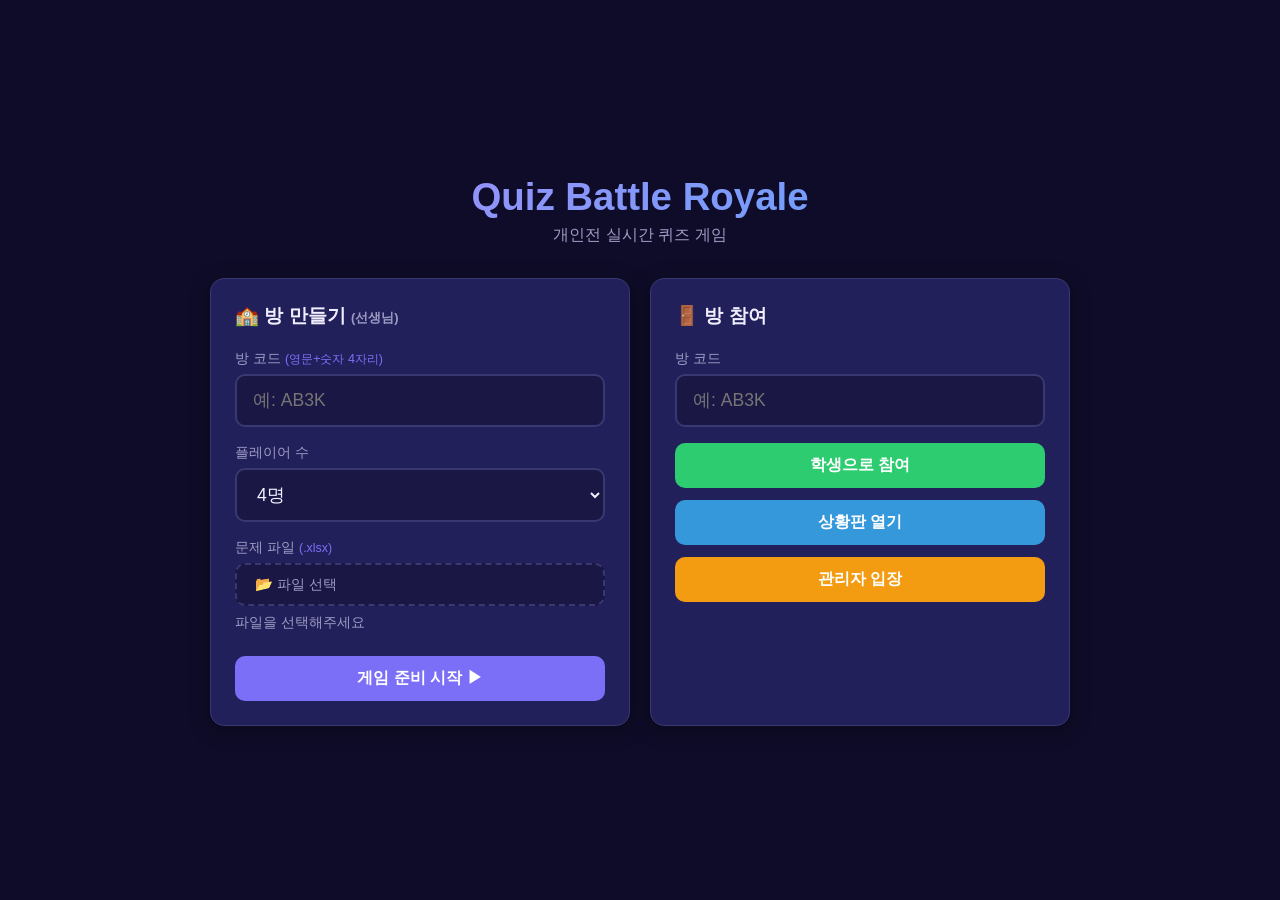
==== index.html @ 7ed462af "feat: Quiz Battle Royale 초기 배포 객관식·단답형·선잇기·복수정답·순서 유형 지원 Firebase 실시간 동기화, 상황판 팝업 자동 실행  Co-Authored" ====
<!DOCTYPE html>
<html lang="ko">
<head>
  <meta charset="UTF-8">
  <meta name="viewport" content="width=device-width, initial-scale=1.0, user-scalable=no">
  <title>Quiz Battle Royale</title>
  <!-- SheetJS: .xlsx 파싱 라이브러리 (CDN) -->
  <script src="https://cdn.sheetjs.com/xlsx-0.20.3/package/dist/xlsx.full.min.js"></script>
  <link rel="stylesheet" href="css/style.css">
</head>
<body>
<div id="app">

  <!-- ===== 세팅 뷰 ===== -->
  <div id="view-setting" class="view active">
    <div class="setting-wrap">
      <div class="logo-area">
        <h1 class="logo-text">Quiz Battle Royale</h1>
        <p class="logo-sub">개인전 실시간 퀴즈 게임</p>
      </div>

      <div class="setting-cards">

        <!-- 방 만들기 (관리자) -->
        <div class="card card-create">
          <h2>🏫 방 만들기 <small>(선생님)</small></h2>

          <div class="form-row">
            <label>방 코드 <span class="hint">(영문+숫자 4자리)</span></label>
            <input id="room-code-input" class="input-big" type="text" maxlength="4"
              placeholder="예: AB3K" autocomplete="off" style="text-transform:uppercase">
          </div>

          <div class="form-row">
            <label>플레이어 수</label>
            <select id="player-count-select" class="select-big">
              <option value="4" selected>4명</option>
              <option value="5">5명</option>
              <option value="6">6명</option>
            </select>
          </div>

          <div class="form-row">
            <label>문제 파일 <span class="hint">(.xlsx)</span></label>
            <label class="file-upload-label" for="xlsx-file-input">
              📂 파일 선택
              <input id="xlsx-file-input" type="file" accept=".xlsx" style="display:none">
            </label>
            <p id="xlsx-status" class="xlsx-status">파일을 선택해주세요</p>
          </div>

          <button id="btn-create-room" class="btn btn-primary">게임 준비 시작 ▶</button>
        </div>

        <!-- 방 참여 -->
        <div class="card card-join">
          <h2>🚪 방 참여</h2>

          <div class="form-row">
            <label>방 코드</label>
            <input id="join-code-input" class="input-big" type="text" maxlength="4"
              placeholder="예: AB3K" autocomplete="off" style="text-transform:uppercase">
          </div>

          <div class="join-buttons">
            <button id="btn-join-student" class="btn btn-green">학생으로 참여</button>
            <button id="btn-join-board"   class="btn btn-blue">상황판 열기</button>
            <button id="btn-join-admin"   class="btn btn-orange">관리자 입장</button>
          </div>
        </div>
      </div>

      <p id="setting-message" class="setting-message hidden"></p>
    </div>
  </div>

  <!-- ===== 상황판 뷰 ===== -->
  <div id="view-board" class="view">

    <!-- 상단 50%: 문제 영역 -->
    <div id="board-top" class="board-top">
      <div id="board-phase-label" class="board-phase-label">대기 중</div>
      <div id="board-q-info" class="board-q-info"></div>
      <div id="board-q-text" class="board-q-text"></div>
      <div id="board-q-choices" class="board-q-choices"></div>
      <img id="board-q-img" class="board-q-img hidden" src="" alt="">
      <div id="board-countdown" class="board-countdown hidden"></div>
    </div>

    <!-- 하단 50%: 플레이어 패널 -->
    <div id="board-bottom" class="board-bottom">
      <div id="board-players" class="board-players"></div>
    </div>

    <button id="board-mute-btn" class="mute-btn">🔊</button>
    <div id="board-room-code" class="room-code-display"></div>
  </div>

  <!-- ===== 클라이언트 뷰 ===== -->
  <div id="view-client" class="view">

    <!-- 단계 1: 플레이어 선택 -->
    <div id="cs-player-select" class="client-section active">
      <div class="cs-header">
        <h2>내 번호를 선택하세요</h2>
        <p id="cs-room-label" class="room-code-small"></p>
      </div>
      <div id="cs-player-buttons" class="cs-player-buttons"></div>
    </div>

    <!-- 단계 2: 대기 -->
    <div id="cs-waiting" class="client-section">
      <div class="wait-wrap">
        <div class="wait-icon">⏳</div>
        <p id="cs-wait-msg" class="wait-msg">게임 시작 대기 중...</p>
        <p class="wait-sub">선생님이 시작하면 자동으로 넘어갑니다</p>
      </div>
    </div>

    <!-- 단계 3: 카운트다운 -->
    <div id="cs-countdown" class="client-section">
      <div class="countdown-wrap">
        <p class="countdown-label">문제 시작!</p>
        <div id="cs-countdown-num" class="countdown-num">5</div>
      </div>
    </div>

    <!-- 단계 4: 퀴즈 입력 -->
    <div id="cs-quiz" class="client-section">
      <div class="quiz-top-bar">
        <span id="cq-player-badge" class="player-badge"></span>
        <span id="cq-timer" class="cq-timer">0.0초</span>
      </div>

      <div id="cq-q-type-badge" class="q-type-badge"></div>
      <div id="cq-q-text" class="cq-q-text"></div>
      <img id="cq-q-img" class="cq-q-img hidden" src="" alt="">

      <div id="cq-answer-area" class="cq-answer-area">

        <!-- 객관식: 번호 타이핑 -->
        <div id="cq-mc" class="cq-mc hidden">
          <div id="cq-mc-choices" class="cq-mc-choices"></div>
          <div class="cq-mc-input-row">
            <input id="cq-mc-input" class="cq-number-input" type="number"
              placeholder="번호 입력" autocomplete="off" min="10" max="99">
            <button id="btn-mc-submit" class="btn btn-primary btn-large">제출</button>
          </div>
        </div>

        <!-- 단답형 -->
        <div id="cq-sa" class="cq-sa hidden">
          <input id="cq-sa-input" class="cq-sa-input" type="text"
            placeholder="정답을 입력하세요" autocomplete="off" autocorrect="off">
          <button id="btn-sa-submit" class="btn btn-primary btn-large">제출</button>
        </div>

        <!-- 선 잇기 -->
        <div id="cq-match" class="cq-match hidden">
          <div id="cq-match-container" class="cq-match-container">
            <div id="cq-left-col"  class="match-col"></div>
            <canvas id="cq-match-canvas" class="match-canvas" style="touch-action:none;"></canvas>
            <div id="cq-right-col" class="match-col"></div>
          </div>
          <button id="btn-match-submit" class="btn btn-primary btn-large" disabled>
            모두 연결 후 제출
          </button>
        </div>

        <!-- 복수정답 -->
        <div id="cq-multi" class="cq-multi hidden">
          <p class="multi-hint">해당하는 것을 모두 선택하세요</p>
          <div id="cq-multi-choices" class="cq-multi-choices"></div>
          <button id="btn-multi-submit" class="btn btn-primary btn-large">제출</button>
        </div>

        <!-- 순서 -->
        <div id="cq-order" class="cq-order hidden">
          <p class="order-hint">순서대로 눌러주세요 (재클릭 시 해당 이후 선택 취소)</p>
          <div id="cq-order-choices" class="cq-order-choices"></div>
          <div id="cq-order-sequence" class="cq-order-sequence"></div>
          <button id="btn-order-submit" class="btn btn-primary btn-large">제출</button>
        </div>
      </div>

      <!-- 제출 후 결과 -->
      <div id="cq-result" class="cq-result hidden"></div>
    </div>

    <!-- 단계 5: 시상식 -->
    <div id="cs-ceremony" class="client-section">
      <div class="ceremony-wrap">
        <div class="ceremony-emoji">🎉</div>
        <p class="ceremony-msg">수고했어요!</p>
      </div>
    </div>

    <button id="client-mute-btn" class="mute-btn">🔊</button>
  </div>

  <!-- ===== 관리자 뷰 ===== -->
  <div id="view-admin" class="view">
    <div class="admin-wrap">

      <div class="admin-header">
        <h2 class="admin-title">관리자 패널</h2>
        <span id="admin-room-badge" class="room-code-badge"></span>
        <button id="admin-mute-btn" class="mute-btn small">🔊</button>
        <a href="?" class="btn btn-secondary btn-sm">↩ 처음으로</a>
      </div>

      <div id="admin-q-panel" class="admin-q-panel">
        <div id="admin-q-index" class="admin-q-index"></div>
        <div id="admin-q-preview" class="admin-q-preview">문제를 불러오는 중...</div>
      </div>

      <div class="admin-controls">
        <button id="btn-start-countdown" class="btn btn-primary btn-large">▶ 5초 카운트다운</button>
        <button id="btn-next-question"   class="btn btn-secondary btn-large">다음 문제 ▶▶</button>
        <button id="btn-skip-question"   class="btn btn-warning btn-large">건너뛰기 ⏭</button>
        <button id="btn-end-game"        class="btn btn-danger btn-large">게임 끝내기 🏁</button>
      </div>

      <div id="admin-player-status" class="admin-player-status"></div>
    </div>
  </div>

  <!-- 시상식 오버레이 (게임 종료 시) -->
  <div id="ceremony-overlay" class="ceremony-overlay hidden">
    <canvas id="fireworks-canvas" class="fireworks-canvas"></canvas>
    <div class="ceremony-content">
      <div class="trophy-icon">🏆</div>
      <h2 class="ceremony-title">게임 종료!</h2>
      <p class="ceremony-sub">모두 수고했어요!</p>
    </div>
  </div>

</div><!-- #app -->

<!-- Firebase SDK (ES Module) -->
<script type="importmap">
{
  "imports": {
    "firebase/app":      "https://www.gstatic.com/firebasejs/12.14.0/firebase-app.js",
    "firebase/database": "https://www.gstatic.com/firebasejs/12.14.0/firebase-database.js"
  }
}
</script>
<script type="module" src="js/app.js"></script>
</body>
</html>
---- css/style.css ----
/* =============================================
   style.css — Quiz Battle Royale
   ============================================= */

:root {
  --c-bg:       #0f0c29;
  --c-surface:  #1a1745;
  --c-card:     #22205a;
  --c-border:   #3a3870;
  --c-text:     #f0eeff;
  --c-sub:      #9d9bc4;
  --c-primary:  #7c6ff7;
  --c-green:    #2ecc71;
  --c-red:      #e74c3c;
  --c-orange:   #f39c12;
  --c-blue:     #3498db;
  --c-gold:     #f1c40f;
  --c-silver:   #bdc3c7;
  --c-bronze:   #e67e22;
  --radius:     14px;
  --shadow:     0 4px 20px rgba(0,0,0,0.4);
}

* { box-sizing: border-box; margin: 0; padding: 0; }

body {
  font-family: 'Segoe UI', 'Apple SD Gothic Neo', sans-serif;
  background: var(--c-bg);
  color: var(--c-text);
  min-height: 100vh;
  overflow: hidden;
}

/* ── 뷰 전환 ── */
#app { width: 100vw; height: 100vh; position: relative; }
.view { display: none; width: 100%; height: 100%; position: absolute; top: 0; left: 0; overflow-y: auto; }
.view.active { display: flex; flex-direction: column; }

/* ── 공통 버튼 ── */
.btn {
  display: inline-flex; align-items: center; justify-content: center;
  padding: 12px 24px; border-radius: 10px; border: none; cursor: pointer;
  font-size: 1rem; font-weight: 700; transition: transform .1s, opacity .2s;
  user-select: none;
}
.btn:active { transform: scale(.96); }
.btn:disabled { opacity: .45; cursor: not-allowed; }
.btn-primary  { background: var(--c-primary); color: #fff; }
.btn-green    { background: var(--c-green);   color: #fff; }
.btn-blue     { background: var(--c-blue);    color: #fff; }
.btn-orange   { background: var(--c-orange);  color: #fff; }
.btn-secondary{ background: var(--c-border);  color: var(--c-text); }
.btn-danger   { background: var(--c-red);     color: #fff; }
.btn-warning  { background: var(--c-orange);  color: #fff; }
.btn-large    { font-size: 1.15rem; padding: 16px 32px; }
.btn-sm       { font-size: .85rem; padding: 8px 14px; }

/* ── 공통 입력 ── */
.input-big, .select-big {
  width: 100%; padding: 14px 16px; border-radius: 10px;
  border: 2px solid var(--c-border); background: var(--c-surface);
  color: var(--c-text); font-size: 1.1rem;
}
.input-big:focus, .select-big:focus {
  outline: none; border-color: var(--c-primary);
}

/* ── 음소거 버튼 ── */
.mute-btn {
  position: fixed; top: 14px; right: 14px; z-index: 900;
  background: var(--c-card); border: 1px solid var(--c-border);
  border-radius: 50%; width: 46px; height: 46px;
  font-size: 1.3rem; cursor: pointer; display: flex; align-items: center; justify-content: center;
}
.mute-btn.small { width: 36px; height: 36px; font-size: 1rem; position: static; }

/* ── 방 코드 표시 ── */
.room-code-display {
  position: fixed; bottom: 10px; right: 14px;
  font-size: .8rem; color: var(--c-sub); z-index: 100;
}

/* =============================================
   세팅 뷰
   ============================================= */
#view-setting { align-items: center; justify-content: center; padding: 20px; }

.setting-wrap { width: 100%; max-width: 860px; }

.logo-area { text-align: center; margin-bottom: 32px; }
.logo-text { font-size: 2.4rem; font-weight: 900;
  background: linear-gradient(135deg, #a78bfa, #60a5fa);
  -webkit-background-clip: text; -webkit-text-fill-color: transparent; }
.logo-sub  { color: var(--c-sub); margin-top: 6px; }

.setting-cards { display: flex; gap: 20px; flex-wrap: wrap; }
.card {
  flex: 1; min-width: 280px; background: var(--c-card);
  border-radius: var(--radius); padding: 24px; box-shadow: var(--shadow);
  border: 1px solid var(--c-border);
}
.card h2 { font-size: 1.2rem; margin-bottom: 20px; }
.card h2 small { font-size: .8rem; color: var(--c-sub); }

.form-row { margin-bottom: 16px; }
.form-row label { display: block; font-size: .9rem; color: var(--c-sub); margin-bottom: 6px; }
.hint { font-size: .78rem; color: var(--c-primary); }

.file-upload-label {
  display: inline-flex; align-items: center; gap: 8px;
  padding: 10px 18px; background: var(--c-surface);
  border: 2px dashed var(--c-border); border-radius: 10px;
  cursor: pointer; font-size: .95rem; transition: border-color .2s;
}
.file-upload-label:hover { border-color: var(--c-primary); }
.xlsx-status { margin-top: 8px; font-size: .85rem; color: var(--c-sub); }

.card-create .btn { width: 100%; margin-top: 8px; }

.join-buttons { display: flex; flex-direction: column; gap: 12px; margin-top: 8px; }
.join-buttons .btn { width: 100%; }

.setting-message {
  margin-top: 16px; padding: 12px 18px; border-radius: 10px;
  background: var(--c-surface); border: 1px solid var(--c-border);
  font-size: .95rem; text-align: center;
}
.setting-message.error { border-color: var(--c-red); color: var(--c-red); }
.setting-message.success { border-color: var(--c-green); color: var(--c-green); }
.hidden { display: none !important; }

/* =============================================
   상황판 뷰
   ============================================= */
#view-board { flex-direction: column; }

/* 상단 50% — 문제 */
.board-top {
  height: 50%; display: flex; flex-direction: column;
  align-items: center; justify-content: center; padding: 16px 28px;
  border-bottom: 2px solid var(--c-border); position: relative;
  overflow-y: auto;
}
.board-phase-label {
  position: absolute; top: 12px; left: 16px;
  font-size: .85rem; color: var(--c-sub);
  background: var(--c-card); padding: 4px 10px; border-radius: 20px;
}
.board-q-info {
  font-size: 1.1rem; color: var(--c-sub); margin-bottom: 10px; text-align: center;
}
.board-q-text {
  font-size: clamp(1.6rem, 3.5vw, 2.8rem); font-weight: 700;
  text-align: center; line-height: 1.5; max-width: 95%;
}

/* 객관식 보기 목록 */
.board-q-choices {
  display: flex; flex-wrap: wrap; gap: 10px 20px; justify-content: center;
  max-width: 100%; margin-top: 14px;
}
.board-choice-item {
  font-size: clamp(1.2rem, 2.2vw, 1.9rem);
  background: var(--c-card); border-radius: 10px;
  padding: 8px 22px; border: 1px solid var(--c-border);
  white-space: nowrap;
}
.board-choice-num {
  font-weight: 900; color: var(--c-gold); margin-right: 10px;
  font-size: clamp(1.3rem, 2.4vw, 2rem);
}

/* 선잇기 2열 레이아웃 */
.board-match-col {
  flex: 1; min-width: 120px; display: flex; flex-direction: column; gap: 8px;
}
.board-match-col-right .board-choice-item {
  border-color: var(--c-blue);
}

.board-q-img {
  max-height: 110px; max-width: 80%; object-fit: contain; border-radius: 10px;
  margin-top: 10px; cursor: zoom-in;
}
.board-q-img.zoomed {
  position: fixed; top: 0; left: 0; width: 100vw; height: 100vh;
  max-height: none; max-width: none; object-fit: contain; z-index: 800;
  background: rgba(0,0,0,.85); border-radius: 0; cursor: zoom-out;
}
.board-countdown {
  font-size: clamp(3rem, 10vw, 7rem); font-weight: 900; color: var(--c-gold);
  text-shadow: 0 0 30px var(--c-gold); animation: pulse .8s ease-in-out infinite;
}
@keyframes pulse { 0%,100%{transform:scale(1)} 50%{transform:scale(1.08)} }

/* 하단 50% — 플레이어 패널 */
.board-bottom { height: 50%; display: flex; }

.board-players { display: flex; width: 100%; height: 100%; }

.player-panel {
  flex: 1; display: flex; flex-direction: column; align-items: center; justify-content: center;
  padding: 12px 8px; border-right: 1px solid var(--c-border);
  transition: background .3s;
}
.player-panel:last-child { border-right: none; }
.player-panel.correct-flash { background: rgba(46,204,113,.18); }
.player-panel.wrong-flash   { background: rgba(231,76,60,.12); }

.player-name {
  font-size: clamp(1.6rem, 4vw, 2.8rem); font-weight: 900; margin-bottom: 8px;
}
.player-status-dot {
  width: 10px; height: 10px; border-radius: 50%; margin-bottom: 10px;
  background: var(--c-red);
}
.player-status-dot.connected { background: var(--c-green); }

.player-submit-badge {
  font-size: clamp(.9rem, 1.6vw, 1.3rem); padding: 5px 14px; border-radius: 20px;
  background: var(--c-border); color: var(--c-sub); margin-bottom: 8px;
}
.player-submit-badge.submitted { background: var(--c-primary); color: #fff; }
.player-submit-badge.correct   { background: var(--c-green);   color: #fff; }
.player-submit-badge.wrong     { background: var(--c-red);     color: #fff; }

.player-rank-badge {
  font-size: 1.4rem; font-weight: 900; margin-bottom: 6px;
}
.rank-1 { color: var(--c-gold); }
.rank-2 { color: var(--c-silver); }
.rank-3 { color: var(--c-bronze); }

.player-response {
  font-size: clamp(1rem, 2.2vw, 1.8rem); font-weight: 700; color: var(--c-text);
  text-align: center; word-break: break-all; max-width: 95%;
  margin-top: 4px;
}

/* =============================================
   클라이언트 뷰
   ============================================= */
#view-client { align-items: stretch; }

.client-section { display: none; flex-direction: column; flex: 1; padding: 24px; }
.client-section.active { display: flex; }

/* 플레이어 선택 */
.cs-header { text-align: center; margin-bottom: 28px; }
.cs-header h2 { font-size: 1.5rem; }
.room-code-small { color: var(--c-sub); margin-top: 6px; font-size: .9rem; }

.cs-player-buttons {
  display: grid; grid-template-columns: repeat(3, 1fr); gap: 16px; max-width: 500px; margin: 0 auto;
}
.cs-player-btn {
  aspect-ratio: 1; font-size: 2rem; font-weight: 900; border-radius: var(--radius);
  background: var(--c-card); border: 2px solid var(--c-border);
  color: var(--c-text); cursor: pointer; transition: all .2s;
  display: flex; align-items: center; justify-content: center;
}
.cs-player-btn:hover  { border-color: var(--c-primary); background: var(--c-surface); transform: scale(1.05); }
.cs-player-btn.taken  { opacity: .35; cursor: not-allowed; }

/* 대기 */
.wait-wrap { flex: 1; display: flex; flex-direction: column; align-items: center; justify-content: center; }
.wait-icon { font-size: 4rem; margin-bottom: 20px; animation: spin 3s linear infinite; }
@keyframes spin { to { transform: rotate(360deg); } }
.wait-msg  { font-size: 1.4rem; font-weight: 700; text-align: center; }
.wait-sub  { color: var(--c-sub); margin-top: 10px; text-align: center; }

/* 카운트다운 */
.countdown-wrap { flex: 1; display: flex; flex-direction: column; align-items: center; justify-content: center; }
.countdown-label { font-size: 1.2rem; color: var(--c-sub); margin-bottom: 16px; }
.countdown-num {
  font-size: clamp(5rem, 25vw, 12rem); font-weight: 900; color: var(--c-gold);
  text-shadow: 0 0 40px var(--c-gold); line-height: 1;
}

/* 퀴즈 입력 */
.quiz-top-bar {
  display: flex; align-items: center; justify-content: space-between;
  margin-bottom: 16px;
}
.player-badge {
  font-size: 1.4rem; font-weight: 900;
  background: var(--c-primary); padding: 6px 18px; border-radius: 30px;
}
.cq-timer {
  font-size: 1.1rem; color: var(--c-gold); font-weight: 700;
}
.q-type-badge {
  display: inline-block; font-size: .8rem; font-weight: 700;
  padding: 4px 12px; border-radius: 20px; background: var(--c-primary);
  margin-bottom: 12px;
}
.cq-q-text { font-size: clamp(1.1rem, 3.5vw, 1.6rem); font-weight: 700; margin-bottom: 14px; line-height: 1.5; }
.cq-q-img { max-width: 100%; max-height: 160px; object-fit: contain; border-radius: 10px; margin-bottom: 14px; }

.cq-answer-area { flex: 1; display: flex; flex-direction: column; }

/* 객관식 */
.cq-mc-choices { display: flex; flex-direction: column; gap: 10px; margin-bottom: 16px; }
.mc-choice-item {
  background: var(--c-card); border-radius: 10px; padding: 14px 18px;
  font-size: 1rem; border: 1px solid var(--c-border);
}
.mc-choice-num { font-weight: 900; color: var(--c-gold); margin-right: 10px; font-size: 1.2rem; }
.cq-mc-input-row { display: flex; gap: 12px; }
.cq-number-input {
  flex: 1; padding: 14px; font-size: 1.4rem; font-weight: 700; text-align: center;
  border-radius: 10px; border: 2px solid var(--c-border); background: var(--c-surface);
  color: var(--c-text);
}

/* 단답형 */
.cq-sa { display: flex; flex-direction: column; gap: 12px; }
.cq-sa-input {
  padding: 16px; font-size: 1.2rem; border-radius: 10px;
  border: 2px solid var(--c-border); background: var(--c-surface); color: var(--c-text);
}
.cq-sa-input:focus { outline: none; border-color: var(--c-primary); }

/* 선 잇기 */
.cq-match-container {
  display: flex; align-items: stretch; gap: 0; position: relative;
  background: var(--c-card); border-radius: var(--radius); overflow: hidden;
  margin-bottom: 14px; min-height: 200px;
}
.match-col { flex: 1; display: flex; flex-direction: column; justify-content: space-around; padding: 12px 10px; gap: 8px; }
/* canvas는 선 그리기 전용 — 클릭 이벤트는 아이템에 직접 전달 */
.match-canvas {
  position: absolute; top: 0; left: 0; width: 100%; height: 100%;
  background: transparent; touch-action: none; pointer-events: none;
}
.match-item {
  background: var(--c-surface); border: 2px solid var(--c-border);
  border-radius: 8px; padding: 10px 12px; text-align: center;
  font-size: .95rem; cursor: pointer; user-select: none; transition: border-color .15s;
  position: relative;
}
.match-item.selected  { border-color: var(--c-primary); background: rgba(124,111,247,.2); }
.match-item.connected { border-color: var(--c-green);   background: rgba(46,204,113,.15); }

/* 복수정답 */
.multi-hint, .order-hint { font-size: .9rem; color: var(--c-sub); margin-bottom: 12px; }
.cq-multi-choices { display: flex; flex-direction: column; gap: 10px; margin-bottom: 14px; }
.multi-choice-btn {
  padding: 14px 18px; border-radius: 10px; border: 2px solid var(--c-border);
  background: var(--c-card); color: var(--c-text); font-size: 1rem;
  cursor: pointer; text-align: left; transition: all .15s;
}
.multi-choice-btn.selected {
  border-color: var(--c-primary); background: rgba(124,111,247,.2);
}

/* 순서 */
.cq-order-choices { display: flex; flex-direction: column; gap: 10px; margin-bottom: 12px; }
.order-choice-btn {
  padding: 14px 18px; border-radius: 10px; border: 2px solid var(--c-border);
  background: var(--c-card); color: var(--c-text); font-size: 1rem;
  cursor: pointer; text-align: left; transition: all .15s; display: flex; align-items: center; gap: 10px;
}
.order-choice-btn.selected { border-color: var(--c-primary); background: rgba(124,111,247,.2); }
.order-choice-btn.locked   { opacity: .4; cursor: not-allowed; }
.order-seq-num { font-weight: 900; color: var(--c-gold); font-size: 1.1rem; min-width: 24px; }

.cq-order-sequence {
  min-height: 40px; padding: 8px 12px; border-radius: 10px;
  background: var(--c-surface); font-size: .85rem; color: var(--c-sub);
  margin-bottom: 12px;
}

/* 결과 */
.cq-result {
  flex: 1; display: flex; flex-direction: column; align-items: center; justify-content: center;
}
.result-correct {
  font-size: 3rem; font-weight: 900; color: var(--c-green); text-align: center;
  animation: bounceIn .4s ease;
}
.result-wrong {
  font-size: 3rem; font-weight: 900; color: var(--c-red); text-align: center;
  animation: shake .4s ease;
}
.result-time { font-size: 1rem; color: var(--c-sub); margin-top: 10px; text-align: center; }

@keyframes bounceIn {
  0% { transform: scale(.5); opacity: 0; }
  70%{ transform: scale(1.1); }
  100%{ transform: scale(1); opacity: 1; }
}
@keyframes shake {
  0%,100%{ transform: translateX(0); }
  20%    { transform: translateX(-10px); }
  40%    { transform: translateX(10px); }
  60%    { transform: translateX(-8px); }
  80%    { transform: translateX(8px); }
}

/* 시상식 */
.ceremony-wrap { flex: 1; display: flex; flex-direction: column; align-items: center; justify-content: center; }
.ceremony-emoji { font-size: 5rem; animation: bounceIn .5s ease; }
.ceremony-msg { font-size: 1.6rem; font-weight: 700; margin-top: 16px; text-align: center; }

/* =============================================
   관리자 뷰
   ============================================= */
#view-admin { align-items: stretch; }
.admin-wrap { padding: 20px; max-width: 900px; margin: 0 auto; width: 100%; }

.admin-header {
  display: flex; align-items: center; gap: 12px; margin-bottom: 20px; flex-wrap: wrap;
}
.admin-title  { font-size: 1.4rem; font-weight: 900; }
.room-code-badge {
  font-size: .9rem; padding: 4px 12px; border-radius: 20px;
  background: var(--c-primary); color: #fff; font-weight: 700;
}

.admin-q-panel {
  background: var(--c-card); border-radius: var(--radius); padding: 18px 20px;
  margin-bottom: 16px; border: 1px solid var(--c-border);
}
.admin-q-index { font-size: .85rem; color: var(--c-sub); margin-bottom: 6px; }
.admin-q-preview { font-size: 1.05rem; font-weight: 700; line-height: 1.5; }

.admin-controls {
  display: flex; flex-wrap: wrap; gap: 12px; margin-bottom: 20px;
}
.admin-controls .btn { flex: 1; min-width: 140px; }

.admin-player-status {
  display: grid; grid-template-columns: repeat(auto-fill, minmax(130px, 1fr)); gap: 12px;
}
.admin-player-card {
  background: var(--c-card); border-radius: var(--radius); padding: 14px;
  border: 1px solid var(--c-border); text-align: center;
}
.admin-player-name { font-size: 1.2rem; font-weight: 900; margin-bottom: 6px; }
.admin-player-state { font-size: .8rem; padding: 3px 8px; border-radius: 10px; background: var(--c-border); }
.admin-player-state.connected  { background: rgba(46,204,113,.25); color: var(--c-green); }
.admin-player-state.submitted  { background: rgba(124,111,247,.25); color: var(--c-primary); }
.admin-player-state.correct    { background: rgba(46,204,113,.35); color: var(--c-green); }
.admin-player-state.wrong      { background: rgba(231,76,60,.25); color: var(--c-red); }

/* =============================================
   시상식 오버레이
   ============================================= */
.ceremony-overlay {
  position: fixed; inset: 0; z-index: 1000;
  display: flex; align-items: center; justify-content: center;
  background: rgba(0,0,0,.7);
}
.fireworks-canvas {
  position: absolute; inset: 0; width: 100%; height: 100%; pointer-events: none;
}
.ceremony-content {
  position: relative; z-index: 1; text-align: center;
  animation: bounceIn .6s ease;
}
.trophy-icon    { font-size: 6rem; }
.ceremony-title { font-size: 3rem; font-weight: 900; margin: 12px 0; color: var(--c-gold); }
.ceremony-sub   { font-size: 1.3rem; color: var(--c-sub); }
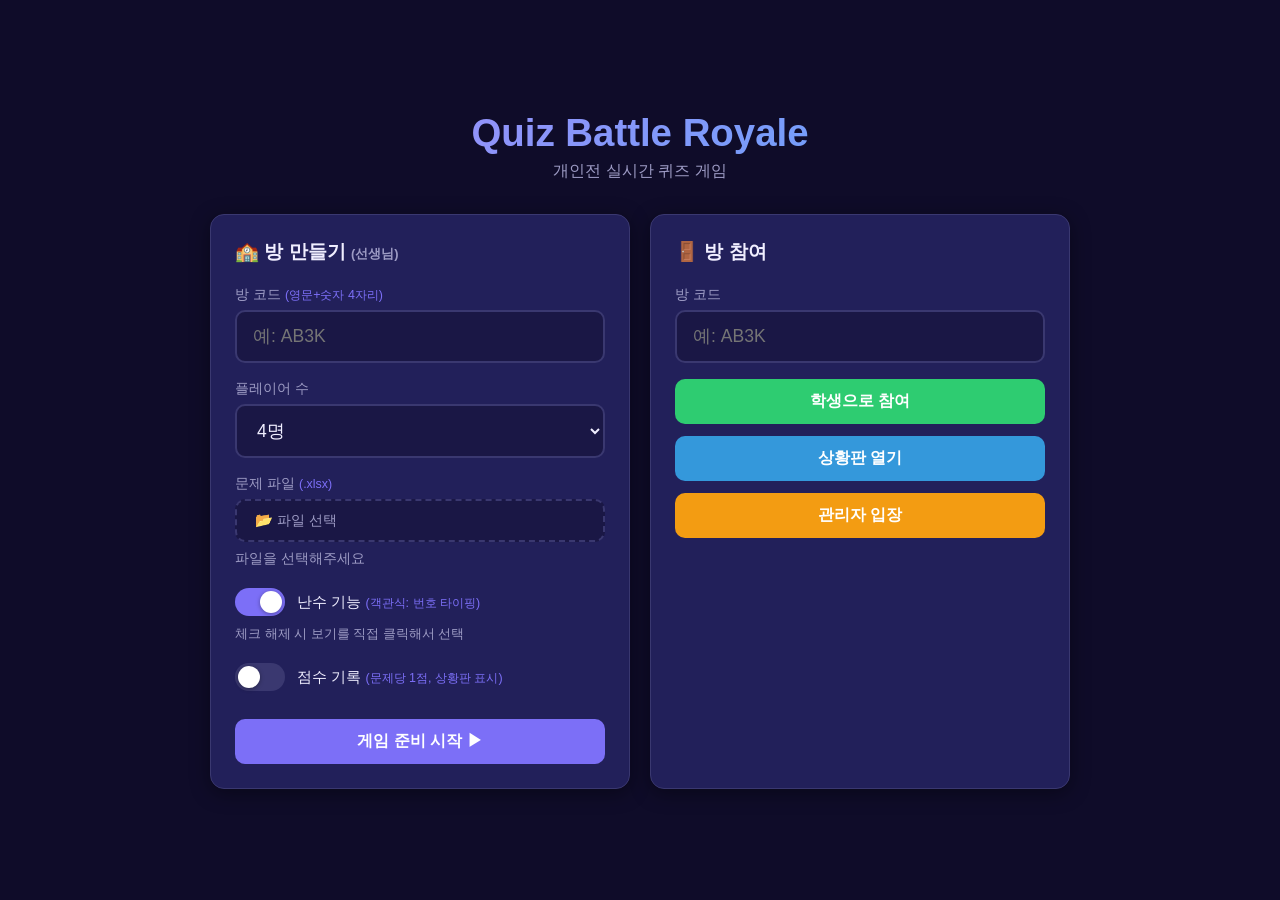
==== commit 4bdc6df0: "feat: 기능 추가 및 버그 수정 - 시계 차이(clock skew) 보정: Firebase serverTimeOffset으로 크롬북 등 기기 간 시간 불일치 해결 - 카운트다운" ====
--- a/index.html
+++ b/index.html
@@ -49,6 +49,23 @@
             <p id="xlsx-status" class="xlsx-status">파일을 선택해주세요</p>
           </div>
 
+          <div class="form-row">
+            <label class="toggle-label">
+              <input id="use-random-keys" type="checkbox" checked class="toggle-checkbox">
+              <span class="toggle-slider"></span>
+              <span class="toggle-text">난수 기능 <span class="hint">(객관식: 번호 타이핑)</span></span>
+            </label>
+            <p class="toggle-desc" id="random-key-desc">체크 해제 시 보기를 직접 클릭해서 선택</p>
+          </div>
+
+          <div class="form-row">
+            <label class="toggle-label">
+              <input id="use-score" type="checkbox" class="toggle-checkbox">
+              <span class="toggle-slider"></span>
+              <span class="toggle-text">점수 기록 <span class="hint">(문제당 1점, 상황판 표시)</span></span>
+            </label>
+          </div>
+
           <button id="btn-create-room" class="btn btn-primary">게임 준비 시작 ▶</button>
         </div>
 
@@ -138,10 +155,10 @@
 
       <div id="cq-answer-area" class="cq-answer-area">
 
-        <!-- 객관식: 번호 타이핑 -->
+        <!-- 객관식: 번호 타이핑 / 클릭 선택 -->
         <div id="cq-mc" class="cq-mc hidden">
           <div id="cq-mc-choices" class="cq-mc-choices"></div>
-          <div class="cq-mc-input-row">
+          <div id="cq-mc-input-row" class="cq-mc-input-row">
             <input id="cq-mc-input" class="cq-number-input" type="number"
               placeholder="번호 입력" autocomplete="off" min="10" max="99">
             <button id="btn-mc-submit" class="btn btn-primary btn-large">제출</button>
--- a/css/style.css
+++ b/css/style.css
@@ -129,6 +129,31 @@
 .setting-message.success { border-color: var(--c-green); color: var(--c-green); }
 .hidden { display: none !important; }
 
+/* ── 토글 스위치 (세팅 뷰) ── */
+/* .form-row label { display:block } 규칙을 !important로 덮어씌워 flex 레이아웃 유지 */
+.form-row label.toggle-label {
+  display: flex !important; align-items: center; gap: 12px;
+  cursor: pointer; padding: 4px 0; user-select: none;
+  color: var(--c-text); margin-bottom: 0;
+}
+.toggle-checkbox { display: none; } /* 실제 체크박스 숨김 */
+.toggle-slider {
+  position: relative; flex-shrink: 0;
+  width: 50px; height: 28px;
+  background: var(--c-border); border-radius: 14px;
+  transition: background .2s;
+}
+.toggle-slider::after {
+  content: ''; position: absolute;
+  width: 22px; height: 22px; background: #fff;
+  border-radius: 50%; top: 3px; left: 3px;
+  transition: transform .2s; box-shadow: 0 1px 4px rgba(0,0,0,.35);
+}
+.toggle-checkbox:checked + .toggle-slider { background: var(--c-primary); }
+.toggle-checkbox:checked + .toggle-slider::after { transform: translateX(22px); }
+.toggle-text { font-size: .95rem; }
+.toggle-desc { margin-top: 6px; font-size: .8rem; color: var(--c-sub); }
+
 /* =============================================
    상황판 뷰
    ============================================= */
@@ -207,6 +232,11 @@
 .player-panel.correct-flash { background: rgba(46,204,113,.18); }
 .player-panel.wrong-flash   { background: rgba(231,76,60,.12); }
 
+.player-score {
+  font-size: clamp(1.1rem, 2.2vw, 1.7rem); font-weight: 900;
+  color: var(--c-gold); letter-spacing: .02em; margin-bottom: 2px;
+}
+
 .player-name {
   font-size: clamp(1.6rem, 4vw, 2.8rem); font-weight: 900; margin-bottom: 8px;
 }
@@ -311,6 +341,19 @@
   flex: 1; padding: 14px; font-size: 1.4rem; font-weight: 700; text-align: center;
   border-radius: 10px; border: 2px solid var(--c-border); background: var(--c-surface);
   color: var(--c-text);
+}
+
+/* 객관식 클릭 모드 버튼 */
+.mc-click-btn {
+  width: 100%; padding: 16px 18px; border-radius: 10px;
+  border: 2px solid var(--c-border); background: var(--c-card);
+  color: var(--c-text); font-size: 1.05rem; font-weight: 500;
+  cursor: pointer; text-align: left; transition: border-color .15s, background .15s;
+  display: block;
+}
+.mc-click-btn:hover  { border-color: var(--c-primary); background: var(--c-surface); }
+.mc-click-btn.selected {
+  border-color: var(--c-primary); background: rgba(124,111,247,.25); font-weight: 700;
 }
 
 /* 단답형 */
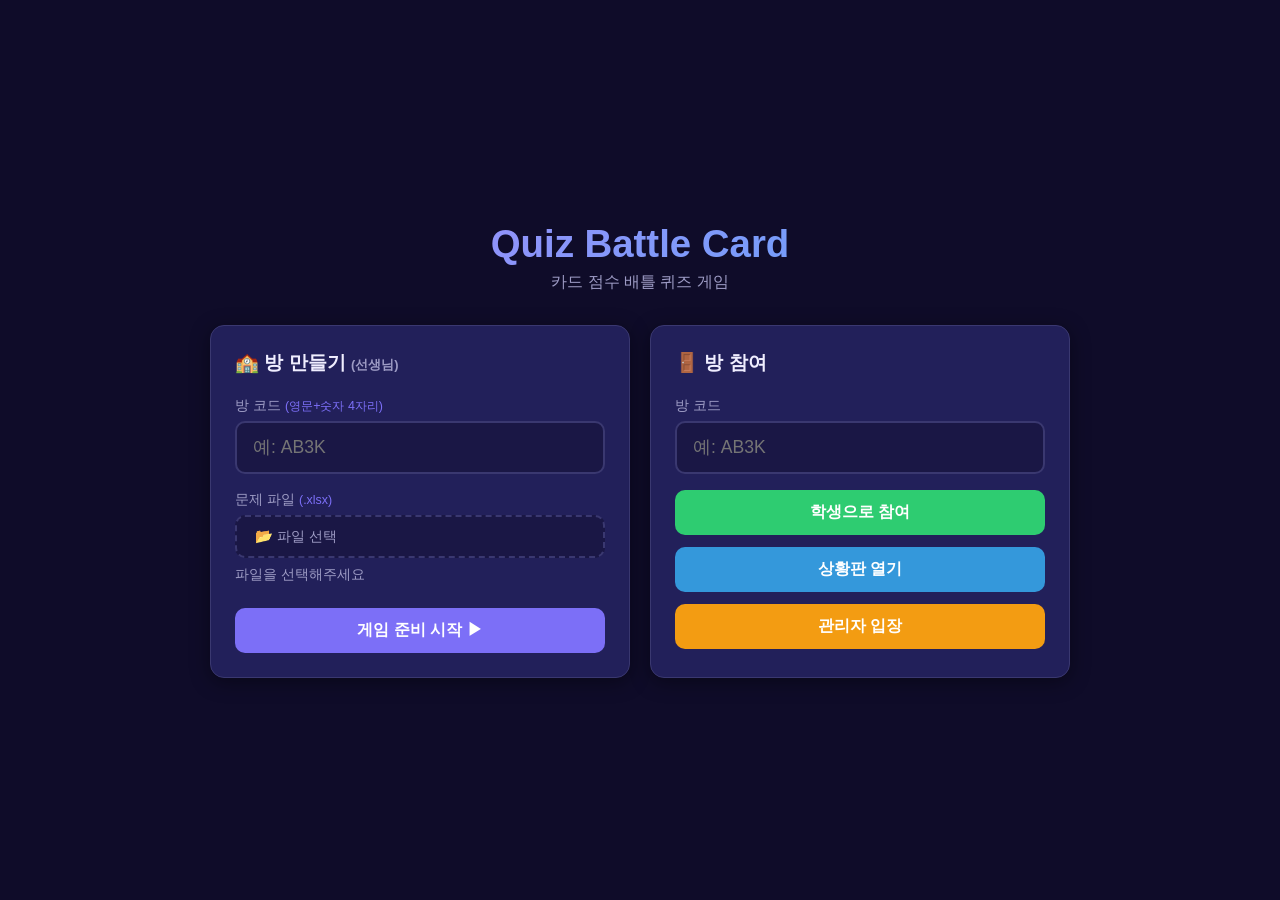
==== commit 17b0dea5: "feat: quiz-battle-royale을 quiz-battle-card로 전면 개편 - 카드 점수 배틀 시스템 구현 (일반 21장 + 위험 7장) - 카드 선택 화면 7×4 " ====
--- a/index.html
+++ b/index.html
@@ -3,7 +3,7 @@
 <head>
   <meta charset="UTF-8">
   <meta name="viewport" content="width=device-width, initial-scale=1.0, user-scalable=no">
-  <title>Quiz Battle Royale</title>
+  <title>Quiz Battle Card</title>
   <!-- SheetJS: .xlsx 파싱 라이브러리 (CDN) -->
   <script src="https://cdn.sheetjs.com/xlsx-0.20.3/package/dist/xlsx.full.min.js"></script>
   <link rel="stylesheet" href="css/style.css">
@@ -15,8 +15,8 @@
   <div id="view-setting" class="view active">
     <div class="setting-wrap">
       <div class="logo-area">
-        <h1 class="logo-text">Quiz Battle Royale</h1>
-        <p class="logo-sub">개인전 실시간 퀴즈 게임</p>
+        <h1 class="logo-text">Quiz Battle Card</h1>
+        <p class="logo-sub">카드 점수 배틀 퀴즈 게임</p>
       </div>
 
       <div class="setting-cards">
@@ -29,15 +29,6 @@
             <label>방 코드 <span class="hint">(영문+숫자 4자리)</span></label>
             <input id="room-code-input" class="input-big" type="text" maxlength="4"
               placeholder="예: AB3K" autocomplete="off" style="text-transform:uppercase">
-          </div>
-
-          <div class="form-row">
-            <label>플레이어 수</label>
-            <select id="player-count-select" class="select-big">
-              <option value="4" selected>4명</option>
-              <option value="5">5명</option>
-              <option value="6">6명</option>
-            </select>
           </div>
 
           <div class="form-row">
@@ -49,23 +40,6 @@
             <p id="xlsx-status" class="xlsx-status">파일을 선택해주세요</p>
           </div>
 
-          <div class="form-row">
-            <label class="toggle-label">
-              <input id="use-random-keys" type="checkbox" checked class="toggle-checkbox">
-              <span class="toggle-slider"></span>
-              <span class="toggle-text">난수 기능 <span class="hint">(객관식: 번호 타이핑)</span></span>
-            </label>
-            <p class="toggle-desc" id="random-key-desc">체크 해제 시 보기를 직접 클릭해서 선택</p>
-          </div>
-
-          <div class="form-row">
-            <label class="toggle-label">
-              <input id="use-score" type="checkbox" class="toggle-checkbox">
-              <span class="toggle-slider"></span>
-              <span class="toggle-text">점수 기록 <span class="hint">(문제당 1점, 상황판 표시)</span></span>
-            </label>
-          </div>
-
           <button id="btn-create-room" class="btn btn-primary">게임 준비 시작 ▶</button>
         </div>
 
@@ -94,8 +68,8 @@
   <!-- ===== 상황판 뷰 ===== -->
   <div id="view-board" class="view">
 
-    <!-- 상단 50%: 문제 영역 -->
-    <div id="board-top" class="board-top">
+    <!-- 좌 40%: 문제 영역 -->
+    <div id="board-left" class="board-left">
       <div id="board-phase-label" class="board-phase-label">대기 중</div>
       <div id="board-q-info" class="board-q-info"></div>
       <div id="board-q-text" class="board-q-text"></div>
@@ -104,9 +78,9 @@
       <div id="board-countdown" class="board-countdown hidden"></div>
     </div>
 
-    <!-- 하단 50%: 플레이어 패널 -->
-    <div id="board-bottom" class="board-bottom">
-      <div id="board-players" class="board-players"></div>
+    <!-- 우 60%: 카드 그리드 (7×4=28장) -->
+    <div id="board-right" class="board-right">
+      <div id="board-card-grid" class="board-card-grid"></div>
     </div>
 
     <button id="board-mute-btn" class="mute-btn">🔊</button>
@@ -116,13 +90,19 @@
   <!-- ===== 클라이언트 뷰 ===== -->
   <div id="view-client" class="view">
 
-    <!-- 단계 1: 플레이어 선택 -->
+    <!-- 내 누적 점수 (입장 후 항상 표시) -->
+    <div id="cs-score-bar" class="cs-score-bar hidden">
+      <span class="cs-score-label">내 점수</span>
+      <span id="cs-score-value" class="cs-score-value">0점</span>
+    </div>
+
+    <!-- 단계 1: 닉네임 입력 -->
     <div id="cs-player-select" class="client-section active">
       <div class="cs-header">
-        <h2>내 번호를 선택하세요</h2>
+        <h2>닉네임을 입력하세요</h2>
         <p id="cs-room-label" class="room-code-small"></p>
       </div>
-      <div id="cs-player-buttons" class="cs-player-buttons"></div>
+      <div id="cs-player-buttons"></div>
     </div>
 
     <!-- 단계 2: 대기 -->
@@ -204,11 +184,30 @@
       <div id="cq-result" class="cq-result hidden"></div>
     </div>
 
-    <!-- 단계 5: 시상식 -->
+    <!-- 단계 5: 카드 선택 -->
+    <div id="cs-card-select" class="client-section">
+      <div class="card-select-header">
+        <p id="cs-card-msg" class="card-select-msg">카드를 한 장 선택하세요!</p>
+        <p id="cs-card-status" class="card-select-status"></p>
+      </div>
+      <div id="cs-card-grid" class="cs-card-grid"></div>
+
+      <!-- 선택 카드 3초 확대 오버레이 -->
+      <div id="cs-card-reveal" class="cs-card-reveal hidden">
+        <div class="cs-card-reveal-inner">
+          <div id="cs-reveal-type"  class="reveal-type"></div>
+          <div id="cs-reveal-score" class="reveal-score"></div>
+          <div id="cs-reveal-msg"   class="reveal-msg"></div>
+        </div>
+      </div>
+    </div>
+
+    <!-- 단계 6: 시상식 -->
     <div id="cs-ceremony" class="client-section">
       <div class="ceremony-wrap">
         <div class="ceremony-emoji">🎉</div>
         <p class="ceremony-msg">수고했어요!</p>
+        <div id="cs-ceremony-rankings" class="ceremony-rankings"></div>
       </div>
     </div>
 
@@ -236,9 +235,15 @@
         <button id="btn-next-question"   class="btn btn-secondary btn-large">다음 문제 ▶▶</button>
         <button id="btn-skip-question"   class="btn btn-warning btn-large">건너뛰기 ⏭</button>
         <button id="btn-end-game"        class="btn btn-danger btn-large">게임 끝내기 🏁</button>
+        <button id="btn-flip-all-cards"  class="btn btn-secondary btn-large" disabled>🃏 카드 모두 뒤집기</button>
       </div>
 
       <div id="admin-player-status" class="admin-player-status"></div>
+
+      <div id="admin-card-preview" class="admin-card-preview hidden">
+        <div class="admin-card-preview-title">🃏 이번 라운드 카드 구성 (관리자 전용)</div>
+        <div id="admin-card-list" class="admin-card-list"></div>
+      </div>
     </div>
   </div>
 
@@ -248,7 +253,8 @@
     <div class="ceremony-content">
       <div class="trophy-icon">🏆</div>
       <h2 class="ceremony-title">게임 종료!</h2>
-      <p class="ceremony-sub">모두 수고했어요!</p>
+      <p class="ceremony-sub">최종 순위</p>
+      <div id="ceremony-rankings" class="ceremony-rankings"></div>
     </div>
   </div>
 
--- a/css/style.css
+++ b/css/style.css
@@ -157,14 +157,14 @@
 /* =============================================
    상황판 뷰
    ============================================= */
-#view-board { flex-direction: column; }
-
-/* 상단 50% — 문제 */
-.board-top {
-  height: 50%; display: flex; flex-direction: column;
-  align-items: center; justify-content: center; padding: 16px 28px;
-  border-bottom: 2px solid var(--c-border); position: relative;
-  overflow-y: auto;
+#view-board { flex-direction: row; overflow: hidden; }
+
+/* 좌 40% — 문제 */
+.board-left {
+  width: 40%; display: flex; flex-direction: column;
+  align-items: center; justify-content: center; padding: 16px 20px;
+  border-right: 2px solid var(--c-border); position: relative;
+  overflow-y: auto; flex-shrink: 0;
 }
 .board-phase-label {
   position: absolute; top: 12px; left: 16px;
@@ -218,54 +218,68 @@
 }
 @keyframes pulse { 0%,100%{transform:scale(1)} 50%{transform:scale(1.08)} }
 
-/* 하단 50% — 플레이어 패널 */
-.board-bottom { height: 50%; display: flex; }
-
-.board-players { display: flex; width: 100%; height: 100%; }
-
-.player-panel {
-  flex: 1; display: flex; flex-direction: column; align-items: center; justify-content: center;
-  padding: 12px 8px; border-right: 1px solid var(--c-border);
-  transition: background .3s;
-}
-.player-panel:last-child { border-right: none; }
-.player-panel.correct-flash { background: rgba(46,204,113,.18); }
-.player-panel.wrong-flash   { background: rgba(231,76,60,.12); }
-
-.player-score {
-  font-size: clamp(1.1rem, 2.2vw, 1.7rem); font-weight: 900;
-  color: var(--c-gold); letter-spacing: .02em; margin-bottom: 2px;
-}
-
-.player-name {
-  font-size: clamp(1.6rem, 4vw, 2.8rem); font-weight: 900; margin-bottom: 8px;
-}
-.player-status-dot {
-  width: 10px; height: 10px; border-radius: 50%; margin-bottom: 10px;
-  background: var(--c-red);
-}
-.player-status-dot.connected { background: var(--c-green); }
-
-.player-submit-badge {
-  font-size: clamp(.9rem, 1.6vw, 1.3rem); padding: 5px 14px; border-radius: 20px;
-  background: var(--c-border); color: var(--c-sub); margin-bottom: 8px;
-}
-.player-submit-badge.submitted { background: var(--c-primary); color: #fff; }
-.player-submit-badge.correct   { background: var(--c-green);   color: #fff; }
-.player-submit-badge.wrong     { background: var(--c-red);     color: #fff; }
-
-.player-rank-badge {
-  font-size: 1.4rem; font-weight: 900; margin-bottom: 6px;
-}
-.rank-1 { color: var(--c-gold); }
-.rank-2 { color: var(--c-silver); }
-.rank-3 { color: var(--c-bronze); }
-
-.player-response {
-  font-size: clamp(1rem, 2.2vw, 1.8rem); font-weight: 700; color: var(--c-text);
-  text-align: center; word-break: break-all; max-width: 95%;
-  margin-top: 4px;
-}
+/* 우 60% — 카드 그리드 */
+.board-right {
+  flex: 1; display: flex; flex-direction: column;
+  padding: 12px; overflow-y: auto;
+}
+
+/* 상황판 7×4 카드 그리드 */
+.board-card-grid {
+  display: grid;
+  grid-template-columns: repeat(7, 1fr);
+  gap: 6px;
+  flex: 1;
+  align-content: start;
+}
+
+/* 상황판 카드 (클릭 없음, 표시 전용) */
+.board-game-card {
+  aspect-ratio: 2/3;
+  border-radius: 8px;
+  position: relative;
+  overflow: hidden;
+}
+
+.board-card-back {
+  width: 100%; height: 100%;
+  background: linear-gradient(135deg, #5c3cf5, #a78bfa);
+  border-radius: 8px;
+  display: flex; align-items: center; justify-content: center;
+  font-size: clamp(.85rem, 2.2vw, 1.4rem); font-weight: 900;
+  color: rgba(255,255,255,.35);
+  border: 2px solid rgba(255,255,255,.15);
+  user-select: none;
+}
+/* .risk-back 는 위 game-card-back.risk-back 규칙에서 함께 처리 */
+
+.board-card-front {
+  width: 100%; height: 100%;
+  border-radius: 8px;
+  display: flex; flex-direction: column;
+  align-items: center; justify-content: center;
+  padding: 3px;
+  border: 2px solid rgba(255,255,255,.25);
+  animation: cardFlipIn .35s ease;
+}
+.board-card-front.card-plus   { background: linear-gradient(160deg, #145c38, #27ae60); }
+.board-card-front.card-minus  { background: linear-gradient(160deg, #5c1a1a, #c0392b); }
+.board-card-front.card-zero   { background: linear-gradient(160deg, #2a2a4a, #4a4a7a); }
+.board-card-front.card-double { background: linear-gradient(160deg, #5c4400, #f39c12); }
+.board-card-front.card-risk   { background: linear-gradient(160deg, #7a0000, #e74c3c); border-color: rgba(255,100,80,.5); }
+
+.bc-score {
+  font-size: clamp(1.4rem, 3vw, 2.6rem);
+  font-weight: 900; line-height: 1; text-align: center;
+  word-break: break-all;
+}
+.bc-nick {
+  font-size: clamp(1rem, 2vw, 1.6rem);
+  color: rgba(255,255,255,.85); text-align: center;
+  margin-top: 4px; word-break: break-all;
+  overflow: hidden; max-width: 100%; line-height: 1.2;
+}
+.board-card-front.card-double .bc-nick { color: rgba(0,0,0,.6); }
 
 /* =============================================
    클라이언트 뷰
@@ -275,22 +289,32 @@
 .client-section { display: none; flex-direction: column; flex: 1; padding: 24px; }
 .client-section.active { display: flex; }
 
-/* 플레이어 선택 */
+/* 내 누적 점수 바 (클라이언트 뷰 — 항상 좌상단 고정) */
+.cs-score-bar {
+  position: fixed; top: 14px; left: 14px; z-index: 200;
+  background: var(--c-card); border: 1px solid var(--c-border);
+  border-radius: 20px; padding: 8px 18px;
+  display: flex; align-items: center; gap: 10px;
+  box-shadow: var(--shadow); pointer-events: none;
+}
+.cs-score-label { font-size: .85rem; color: var(--c-sub); }
+.cs-score-value { font-size: 1.4rem; font-weight: 900; color: var(--c-gold); }
+
+/* 닉네임 입력 */
 .cs-header { text-align: center; margin-bottom: 28px; }
 .cs-header h2 { font-size: 1.5rem; }
 .room-code-small { color: var(--c-sub); margin-top: 6px; font-size: .9rem; }
 
-.cs-player-buttons {
-  display: grid; grid-template-columns: repeat(3, 1fr); gap: 16px; max-width: 500px; margin: 0 auto;
-}
-.cs-player-btn {
-  aspect-ratio: 1; font-size: 2rem; font-weight: 900; border-radius: var(--radius);
-  background: var(--c-card); border: 2px solid var(--c-border);
-  color: var(--c-text); cursor: pointer; transition: all .2s;
-  display: flex; align-items: center; justify-content: center;
-}
-.cs-player-btn:hover  { border-color: var(--c-primary); background: var(--c-surface); transform: scale(1.05); }
-.cs-player-btn.taken  { opacity: .35; cursor: not-allowed; }
+.nickname-input-wrap {
+  display: flex; flex-direction: column; gap: 16px;
+  max-width: 400px; width: 100%; margin: 0 auto;
+}
+.nickname-input {
+  font-size: 1.3rem; text-align: center; letter-spacing: .05em;
+}
+.nickname-error {
+  color: var(--c-red); font-size: .9rem; text-align: center; min-height: 1.2em;
+}
 
 /* 대기 */
 .wait-wrap { flex: 1; display: flex; flex-direction: column; align-items: center; justify-content: center; }
@@ -326,6 +350,14 @@
 }
 .cq-q-text { font-size: clamp(1.1rem, 3.5vw, 1.6rem); font-weight: 700; margin-bottom: 14px; line-height: 1.5; }
 .cq-q-img { max-width: 100%; max-height: 160px; object-fit: contain; border-radius: 10px; margin-bottom: 14px; }
+
+/* 보기 이미지 — URL로 입력된 보기가 이미지로 표시될 때 */
+.choice-img {
+  max-height: 120px; max-width: 100%; object-fit: contain;
+  border-radius: 8px; display: block; margin: 4px auto;
+  pointer-events: none; /* 클릭이 부모 버튼으로 전달되도록 */
+}
+.board-q-choices .choice-img { max-height: 160px; }
 
 .cq-answer-area { flex: 1; display: flex; flex-direction: column; }
 
@@ -476,6 +508,14 @@
 .admin-player-status {
   display: grid; grid-template-columns: repeat(auto-fill, minmax(130px, 1fr)); gap: 12px;
 }
+.admin-player-count {
+  grid-column: 1 / -1;
+  font-size: .9rem; color: var(--c-sub);
+  padding: 6px 2px 2px;
+  border-bottom: 1px solid var(--c-border);
+  margin-bottom: 4px;
+}
+.admin-player-count strong { color: var(--c-text); }
 .admin-player-card {
   background: var(--c-card); border-radius: var(--radius); padding: 14px;
   border: 1px solid var(--c-border); text-align: center;
@@ -486,6 +526,191 @@
 .admin-player-state.submitted  { background: rgba(124,111,247,.25); color: var(--c-primary); }
 .admin-player-state.correct    { background: rgba(46,204,113,.35); color: var(--c-green); }
 .admin-player-state.wrong      { background: rgba(231,76,60,.25); color: var(--c-red); }
+
+/* =============================================
+   카드 선택 뷰 (클라이언트)
+   ============================================= */
+#cs-card-select {
+  padding: 8px;
+  overflow: hidden;
+}
+
+.card-select-header { text-align: center; padding: 4px 0 6px; flex-shrink: 0; }
+.card-select-msg    { font-size: 1.1rem; font-weight: 700; }
+.card-select-status { font-size: .85rem; color: var(--c-red); min-height: 1.2em; margin-top: 2px; }
+
+/* 7 × 4 카드 그리드 — 행·열 모두 고정해 항상 가용 공간에 꼭 맞게 배열 */
+.cs-card-grid {
+  display: grid;
+  grid-template-columns: repeat(7, 1fr);
+  grid-template-rows: repeat(4, 1fr);
+  gap: clamp(3px, 0.8vw, 6px);
+  flex: 1;
+  min-height: 0;   /* flex 자식이 부모 높이를 넘지 않도록 */
+  overflow: hidden;
+}
+
+/* 개별 카드 — aspect-ratio 제거, 그리드 셀이 크기를 결정 */
+.game-card {
+  border-radius: 8px;
+  cursor: pointer;
+  position: relative;
+  overflow: hidden;
+  transition: transform .15s, box-shadow .15s;
+  -webkit-tap-highlight-color: transparent;
+  min-width: 0;
+  min-height: 0;
+}
+.game-card:not(.flipped):active { transform: scale(.93); }
+.game-card:not(.flipped):hover  { transform: scale(1.07) translateY(-3px);
+  box-shadow: 0 6px 18px rgba(0,0,0,.5); }
+.game-card.flipped { cursor: default; }
+.game-card.watch   { cursor: default; }  /* 구경 모드 */
+
+/* 카드 뒷면 */
+.game-card-back {
+  width: 100%; height: 100%;
+  background: linear-gradient(135deg, #5c3cf5, #a78bfa);
+  border-radius: 8px;
+  display: flex; align-items: center; justify-content: center;
+  font-size: clamp(.7rem, 2vw, 1.4rem); font-weight: 900;
+  color: rgba(255,255,255,.4);
+  border: 2px solid rgba(255,255,255,.15);
+  user-select: none;
+}
+/* 고위험 카드 뒷면 — 빨간색으로 구분 */
+.game-card-back.risk-back,
+.board-card-back.risk-back {
+  background: linear-gradient(135deg, #7a0000, #e74c3c);
+  border-color: rgba(255,120,100,.3);
+}
+
+/* 카드 앞면 */
+.game-card-front {
+  width: 100%; height: 100%;
+  border-radius: 8px;
+  display: flex; flex-direction: column;
+  align-items: center; justify-content: center;
+  padding: 3px;
+  border: 2px solid rgba(255,255,255,.25);
+  animation: cardFlipIn .3s ease;
+}
+@keyframes cardFlipIn {
+  0%   { transform: scaleX(0); opacity: 0; }
+  100% { transform: scaleX(1); opacity: 1; }
+}
+
+.game-card-front.card-plus   { background: linear-gradient(160deg, #145c38, #27ae60); }
+.game-card-front.card-minus  { background: linear-gradient(160deg, #5c1a1a, #c0392b); }
+.game-card-front.card-zero   { background: linear-gradient(160deg, #2a2a4a, #4a4a7a); }
+.game-card-front.card-double { background: linear-gradient(160deg, #5c4400, #f39c12); }
+/* 고위험 카드 — 선명한 빨강 (일반 card-minus보다 채도 높음) */
+.game-card-front.card-risk   { background: linear-gradient(160deg, #7a0000, #e74c3c); border-color: rgba(255,100,80,.5); }
+
+.gc-score {
+  font-size: clamp(.5rem, 1.4vw, .95rem);
+  font-weight: 900; line-height: 1.1; text-align: center;
+  word-break: keep-all;
+}
+.gc-taker {
+  font-size: clamp(.32rem, .85vw, .58rem);
+  color: rgba(255,255,255,.7); text-align: center;
+  margin-top: 2px; word-break: break-all;
+  overflow: hidden; max-width: 100%;
+  display: -webkit-box; -webkit-line-clamp: 2; -webkit-box-orient: vertical;
+}
+.game-card-front.card-double .gc-taker { color: rgba(0,0,0,.6); }
+
+/* 선택 카드 3초 확대 오버레이 */
+.cs-card-reveal {
+  position: fixed; inset: 0; z-index: 500;
+  background: rgba(0,0,0,.82);
+  display: flex; align-items: center; justify-content: center;
+}
+.cs-card-reveal-inner {
+  background: var(--c-card); border-radius: 20px;
+  padding: 36px 56px; text-align: center;
+  border: 2px solid var(--c-primary);
+  box-shadow: 0 0 60px rgba(124,111,247,.5);
+  animation: bounceIn .35s ease;
+  min-width: 220px;
+}
+.reveal-type  { font-size: .95rem; color: var(--c-sub); margin-bottom: 10px; }
+.reveal-score {
+  font-size: clamp(2.6rem, 9vw, 5rem); font-weight: 900; line-height: 1;
+  margin-bottom: 14px;
+}
+.reveal-score.card-plus   { color: var(--c-green); }
+.reveal-score.card-minus  { color: var(--c-red); }
+.reveal-score.card-zero   { color: var(--c-sub); }
+.reveal-score.card-double { color: var(--c-gold); }
+.reveal-msg { font-size: 1rem; color: var(--c-sub); }
+
+/* =============================================
+   순위 목록 (ceremony-overlay, cs-ceremony, admin)
+   ============================================= */
+.ceremony-rankings {
+  margin-top: 20px;
+  max-height: 48vh; overflow-y: auto;
+  width: 100%; min-width: 280px;
+  scrollbar-width: thin;
+}
+.rank-item {
+  display: flex; align-items: center; gap: 14px;
+  padding: 9px 14px; border-radius: 10px; margin-bottom: 6px;
+  background: rgba(255,255,255,.08); text-align: left;
+}
+.rank-item.rank-mine {
+  background: rgba(124,111,247,.3);
+  border: 1px solid var(--c-primary);
+}
+.rank-medal { font-size: 1.5rem; min-width: 2rem; text-align: center; flex-shrink: 0; }
+.rank-nick  { flex: 1; font-size: 1.1rem; font-weight: 700; word-break: break-all; }
+.rank-score { font-size: 1.2rem; font-weight: 900; flex-shrink: 0; }
+.rank-score.pos  { color: var(--c-green); }
+.rank-score.neg  { color: var(--c-red); }
+.rank-score.zero { color: var(--c-sub); }
+
+/* 관리자 카드 프리뷰 */
+.admin-card-preview {
+  margin-top: 16px; padding-top: 14px;
+  border-top: 1px solid var(--c-border);
+}
+.admin-card-preview-title {
+  font-size: .85rem; font-weight: 700; color: var(--c-gold);
+  margin-bottom: 10px;
+}
+.admin-card-list {
+  display: grid;
+  grid-template-columns: repeat(7, 1fr);
+  gap: 4px;
+}
+.acp-card {
+  border-radius: 6px; padding: 6px 3px;
+  text-align: center; cursor: default;
+  border: 1px solid rgba(255,255,255,.08);
+  transition: opacity .3s;
+}
+.acp-card.acp-taken { opacity: .38; }
+.acp-card.card-plus   { background: linear-gradient(160deg, #145c38, #27ae60); }
+.acp-card.card-minus  { background: linear-gradient(160deg, #5c1a1a, #c0392b); }
+.acp-card.card-zero   { background: linear-gradient(160deg, #2a2a4a, #4a4a7a); }
+.acp-card.card-double { background: linear-gradient(160deg, #5c4400, #f39c12); }
+.acp-card.card-risk   { background: linear-gradient(160deg, #7a0000, #e74c3c); }
+.acp-num   { font-size: .58rem; color: rgba(255,255,255,.5); margin-bottom: 1px; }
+.acp-score { font-size: .9rem;  font-weight: 900; color: #fff; line-height: 1.1; }
+.acp-taker {
+  font-size: .55rem; color: rgba(255,255,255,.85);
+  margin-top: 3px; white-space: nowrap;
+  overflow: hidden; text-overflow: ellipsis;
+}
+
+/* 관리자 순위 헤더 */
+.admin-final-header {
+  font-size: 1.2rem; font-weight: 900; margin-bottom: 12px;
+  padding-bottom: 8px; border-bottom: 1px solid var(--c-border);
+  color: var(--c-gold);
+}
 
 /* =============================================
    시상식 오버레이
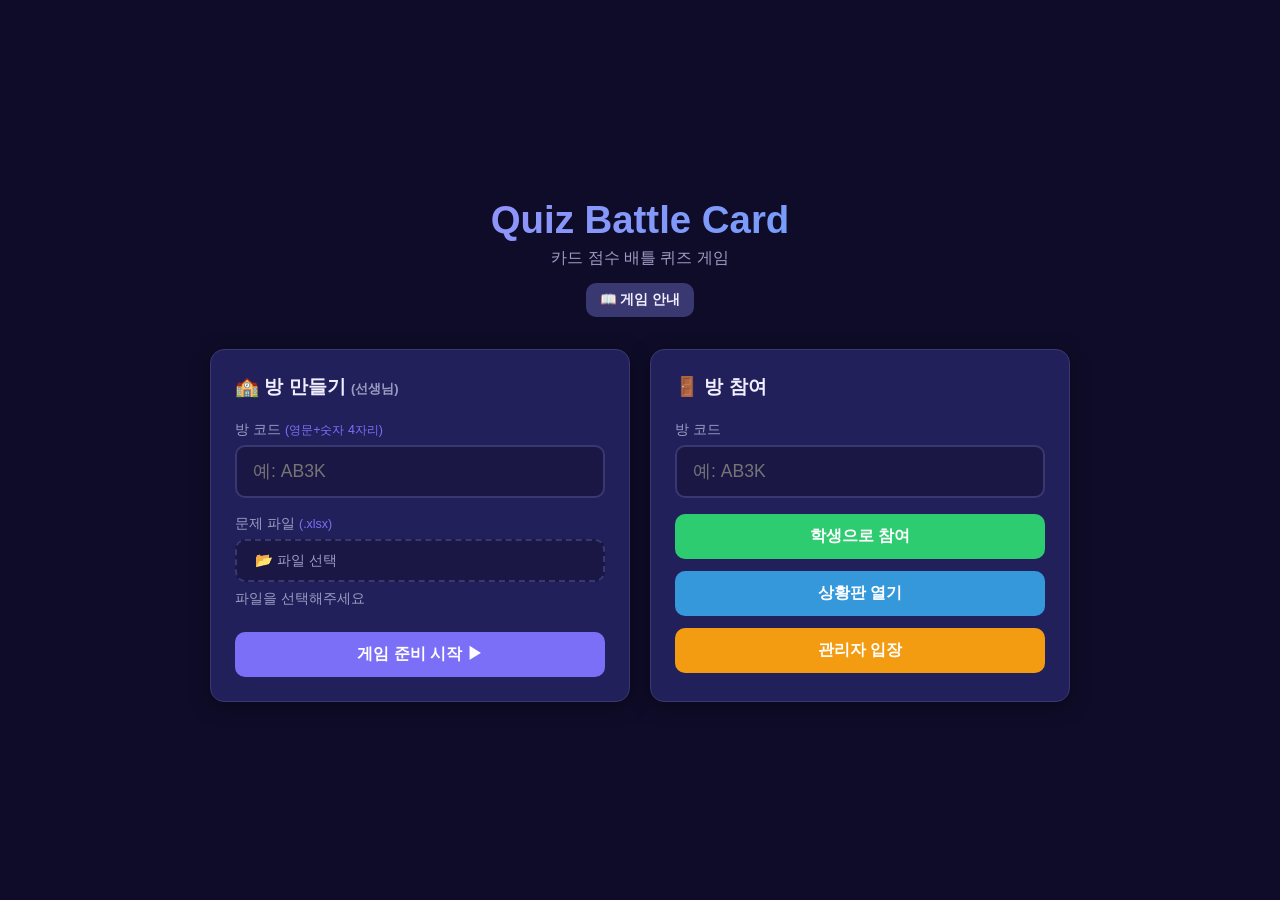
==== commit 6522b1e6: "feat: 게임 안내(튜토리얼) 페이지와 개인 점수 공개/비공개 토글 추가 - 세팅 화면에 '게임 안내' 버튼 추가 → tutorial.html(카드 시스템, 점수   규칙)을 새" ====
--- a/index.html
+++ b/index.html
@@ -17,6 +17,7 @@
       <div class="logo-area">
         <h1 class="logo-text">Quiz Battle Card</h1>
         <p class="logo-sub">카드 점수 배틀 퀴즈 게임</p>
+        <a href="tutorial.html" target="_blank" rel="noopener" class="btn btn-secondary btn-sm tutorial-link">📖 게임 안내</a>
       </div>
 
       <div class="setting-cards">
@@ -85,6 +86,12 @@
 
     <button id="board-mute-btn" class="mute-btn">🔊</button>
     <div id="board-room-code" class="room-code-display"></div>
+
+    <!-- 대폭발 발동 연출 (점수는 표시하지 않음, spec §1-2/§2-4) -->
+    <div id="board-explosion-overlay" class="board-explosion-overlay hidden">
+      <div class="explosion-emoji">💥</div>
+      <div class="explosion-text">대폭발 발생!</div>
+    </div>
   </div>
 
   <!-- ===== 클라이언트 뷰 ===== -->
@@ -190,7 +197,11 @@
         <p id="cs-card-msg" class="card-select-msg">카드를 한 장 선택하세요!</p>
         <p id="cs-card-status" class="card-select-status"></p>
       </div>
-      <div id="cs-card-grid" class="cs-card-grid"></div>
+      <div class="cs-card-grid-wrap">
+        <div id="cs-card-grid" class="cs-card-grid"></div>
+        <!-- 오답자 구경 모드: 카드 선택 비활성화를 시각적으로 표시하는 반투명 레이어 -->
+        <div id="cs-watch-overlay" class="cs-watch-overlay hidden"></div>
+      </div>
 
       <!-- 선택 카드 3초 확대 오버레이 -->
       <div id="cs-card-reveal" class="cs-card-reveal hidden">
@@ -236,6 +247,23 @@
         <button id="btn-skip-question"   class="btn btn-warning btn-large">건너뛰기 ⏭</button>
         <button id="btn-end-game"        class="btn btn-danger btn-large">게임 끝내기 🏁</button>
         <button id="btn-flip-all-cards"  class="btn btn-secondary btn-large" disabled>🃏 카드 모두 뒤집기</button>
+        <button id="btn-arm-ultra"       class="btn btn-danger btn-large">☠️ 초고위험카드</button>
+      </div>
+
+      <div class="form-row admin-explosion-toggle">
+        <label class="toggle-label">
+          <input type="checkbox" id="chk-explosion-enabled" class="toggle-checkbox" checked>
+          <span class="toggle-slider"></span>
+          <span class="toggle-text">💥 대폭발 포함</span>
+        </label>
+      </div>
+
+      <div class="form-row admin-score-toggle">
+        <label class="toggle-label">
+          <input type="checkbox" id="chk-score-visible" class="toggle-checkbox" checked>
+          <span class="toggle-slider"></span>
+          <span class="toggle-text">👁 학생에게 개인 점수 공개</span>
+        </label>
       </div>
 
       <div id="admin-player-status" class="admin-player-status"></div>
--- a/css/style.css
+++ b/css/style.css
@@ -19,6 +19,18 @@
   --c-bronze:   #e67e22;
   --radius:     14px;
   --shadow:     0 4px 20px rgba(0,0,0,0.4);
+
+  /* 상황판 카드판(우측 60%) 레이아웃 — 나중에 조정하기 쉽도록 변수로 분리 */
+  --board-pad-x:     28px;   /* 카드판 좌우 여백 */
+  --board-pad-y:     22px;   /* 카드판 상하 여백 */
+  --board-card-gap:  10px;   /* 카드 사이 간격 */
+  --board-card-ratio: 1.6;   /* 카드 세로:가로 비율 (aspect-ratio: 1 / 이값) */
+  --board-cols: 7;
+  --board-rows: 4;
+
+  /* 클라이언트 카드 선택 화면 — board 카드판과 동일한 비율, 여백은 board의 2배 */
+  --cs-card-pad-x: calc(var(--board-pad-x) * 2);
+  --cs-card-pad-y: calc(var(--board-pad-y) * 2);
 }
 
 * { box-sizing: border-box; margin: 0; padding: 0; }
@@ -55,6 +67,17 @@
 .btn-large    { font-size: 1.15rem; padding: 16px 32px; }
 .btn-sm       { font-size: .85rem; padding: 8px 14px; }
 
+/* 초고위험카드 예약(armed) 상태 강조 */
+.btn.ultra-armed {
+  background: #1A1A1A; color: #fff;
+  box-shadow: 0 0 0 3px var(--c-red);
+  animation: ultra-pulse 1s infinite;
+}
+@keyframes ultra-pulse {
+  0%, 100% { opacity: 1; }
+  50%      { opacity: .7; }
+}
+
 /* ── 공통 입력 ── */
 .input-big, .select-big {
   width: 100%; padding: 14px 16px; border-radius: 10px;
@@ -92,6 +115,7 @@
   background: linear-gradient(135deg, #a78bfa, #60a5fa);
   -webkit-background-clip: text; -webkit-text-fill-color: transparent; }
 .logo-sub  { color: var(--c-sub); margin-top: 6px; }
+.tutorial-link { display: inline-flex; margin-top: 14px; text-decoration: none; }
 
 .setting-cards { display: flex; gap: 20px; flex-wrap: wrap; }
 .card {
@@ -218,32 +242,61 @@
 }
 @keyframes pulse { 0%,100%{transform:scale(1)} 50%{transform:scale(1.08)} }
 
-/* 우 60% — 카드 그리드 */
+/* 대폭발 발동 연출 — 화면 전체 플래시 + 흔들림, 점수는 표시하지 않음 (spec §1-2, §2-4) */
+.board-explosion-overlay {
+  position: fixed; inset: 0; z-index: 600;
+  display: flex; flex-direction: column; align-items: center; justify-content: center;
+  background: rgba(0,0,0,.75);
+}
+.explosion-emoji { font-size: clamp(4rem, 12vw, 9rem); }
+.explosion-text  {
+  font-size: clamp(1.4rem, 4vw, 2.6rem); font-weight: 900; color: #fff; margin-top: 12px;
+}
+.board-explosion-overlay.explosion-active { animation: explosionFlash 1.6s ease; }
+.board-explosion-overlay.explosion-active .explosion-emoji { animation: shake .5s ease 3; }
+@keyframes explosionFlash {
+  0%   { background: rgba(255,255,255,.95); }
+  15%  { background: rgba(0,0,0,.75); }
+  100% { background: rgba(0,0,0,.75); }
+}
+
+/* 우 60% — 카드 그리드
+   컨테이너 크기가 바뀌어도 카드 비율(1 : var(--board-card-ratio))을 유지한 채
+   7×4=28장이 항상 여백 안에 들어오도록 컨테이너 쿼리 단위(cqw/cqh)로 크기를 계산한다. */
 .board-right {
-  flex: 1; display: flex; flex-direction: column;
-  padding: 12px; overflow-y: auto;
-}
-
-/* 상황판 7×4 카드 그리드 */
+  flex: 1; display: flex;
+  align-items: center; justify-content: center;
+  padding: var(--board-pad-y) var(--board-pad-x);
+  overflow: hidden;            /* 넘치거나 잘리는 대신 그리드 자체를 축소해 항상 안에 들어오게 함 */
+  container-type: size;        /* 자식이 cqw/cqh로 이 영역의 실제 크기를 참조할 수 있게 함 */
+}
+
+/* 상황판 7×4 카드 그리드 — 폭 기준/높이 기준 중 더 작은 쪽에 맞춰 전체 그리드를 축소(letterbox) */
 .board-card-grid {
   display: grid;
-  grid-template-columns: repeat(7, 1fr);
-  gap: 6px;
-  flex: 1;
-  align-content: start;
-}
-
-/* 상황판 카드 (클릭 없음, 표시 전용) */
+  grid-template-columns: repeat(var(--board-cols), 1fr);
+  grid-template-rows: repeat(var(--board-rows), 1fr);
+  gap: var(--board-card-gap);
+  aspect-ratio: var(--board-cols) / calc(var(--board-rows) * var(--board-card-ratio));
+  width: min(100cqw, 100cqh * (var(--board-cols) / (var(--board-rows) * var(--board-card-ratio))));
+  max-width: 100%;
+  max-height: 100%;
+}
+
+/* 상황판 카드 (클릭 없음, 표시 전용) — 비율은 항상 1 : var(--board-card-ratio) 고정.
+   align-self:start로 그리드 셀 높이가 살짝 남아도 늘어나지 않고 aspect-ratio가 그대로 적용된다. */
 .board-game-card {
-  aspect-ratio: 2/3;
+  aspect-ratio: 1 / var(--board-card-ratio);
+  width: 100%;
+  align-self: start;
   border-radius: 8px;
   position: relative;
   overflow: hidden;
 }
 
+/* 등급별 실제 색상은 CARD_CONFIG.colors 기반으로 JS가 inline style로 지정한다 (spec §1-2) */
 .board-card-back {
   width: 100%; height: 100%;
-  background: linear-gradient(135deg, #5c3cf5, #a78bfa);
   border-radius: 8px;
   display: flex; align-items: center; justify-content: center;
   font-size: clamp(.85rem, 2.2vw, 1.4rem); font-weight: 900;
@@ -251,8 +304,8 @@
   border: 2px solid rgba(255,255,255,.15);
   user-select: none;
 }
-/* .risk-back 는 위 game-card-back.risk-back 규칙에서 함께 처리 */
-
+
+/* 앞면 배경/글자색도 뒷면과 동일하게 CARD_CONFIG.colors 기반으로 JS가 inline style로 지정한다 (등급 색 통일) */
 .board-card-front {
   width: 100%; height: 100%;
   border-radius: 8px;
@@ -262,24 +315,19 @@
   border: 2px solid rgba(255,255,255,.25);
   animation: cardFlipIn .35s ease;
 }
-.board-card-front.card-plus   { background: linear-gradient(160deg, #145c38, #27ae60); }
-.board-card-front.card-minus  { background: linear-gradient(160deg, #5c1a1a, #c0392b); }
-.board-card-front.card-zero   { background: linear-gradient(160deg, #2a2a4a, #4a4a7a); }
-.board-card-front.card-double { background: linear-gradient(160deg, #5c4400, #f39c12); }
-.board-card-front.card-risk   { background: linear-gradient(160deg, #7a0000, #e74c3c); border-color: rgba(255,100,80,.5); }
 
 .bc-score {
   font-size: clamp(1.4rem, 3vw, 2.6rem);
   font-weight: 900; line-height: 1; text-align: center;
   word-break: break-all;
+  color: inherit;
 }
 .bc-nick {
   font-size: clamp(1rem, 2vw, 1.6rem);
-  color: rgba(255,255,255,.85); text-align: center;
+  color: inherit; opacity: .85; text-align: center;
   margin-top: 4px; word-break: break-all;
   overflow: hidden; max-width: 100%; line-height: 1.2;
 }
-.board-card-front.card-double .bc-nick { color: rgba(0,0,0,.6); }
 
 /* =============================================
    클라이언트 뷰
@@ -539,19 +587,48 @@
 .card-select-msg    { font-size: 1.1rem; font-weight: 700; }
 .card-select-status { font-size: .85rem; color: var(--c-red); min-height: 1.2em; margin-top: 2px; }
 
-/* 7 × 4 카드 그리드 — 행·열 모두 고정해 항상 가용 공간에 꼭 맞게 배열 */
+/* 카드 그리드 + 구경 모드 오버레이를 감싸는 컨테이너
+   board-right와 동일한 컨테이너 쿼리 방식으로 카드 비율(1 : var(--board-card-ratio))을 고정하되,
+   여백은 board(--board-pad-*)의 2배(--cs-card-pad-*)를 준다. */
+.cs-card-grid-wrap {
+  position: relative;
+  flex: 1;
+  min-height: 0;   /* flex 자식이 부모 높이를 넘지 않도록 */
+  display: flex;
+  align-items: center; justify-content: center;
+  padding: var(--cs-card-pad-y) var(--cs-card-pad-x);
+  overflow: hidden;
+  container-type: size;   /* 자식이 cqw/cqh로 이 영역의 실제 크기를 참조할 수 있게 함 */
+}
+
+/* 7 × 4 카드 그리드 — board-card-grid와 동일하게 폭/높이 중 더 작은 쪽에 맞춰 통째로 축소 */
 .cs-card-grid {
   display: grid;
-  grid-template-columns: repeat(7, 1fr);
-  grid-template-rows: repeat(4, 1fr);
-  gap: clamp(3px, 0.8vw, 6px);
-  flex: 1;
-  min-height: 0;   /* flex 자식이 부모 높이를 넘지 않도록 */
-  overflow: hidden;
-}
-
-/* 개별 카드 — aspect-ratio 제거, 그리드 셀이 크기를 결정 */
+  grid-template-columns: repeat(var(--board-cols), 1fr);
+  grid-template-rows: repeat(var(--board-rows), 1fr);
+  gap: var(--board-card-gap);
+  aspect-ratio: var(--board-cols) / calc(var(--board-rows) * var(--board-card-ratio));
+  width: min(100cqw, 100cqh * (var(--board-cols) / (var(--board-rows) * var(--board-card-ratio))));
+  max-width: 100%;
+  max-height: 100%;
+}
+
+/* 오답자 구경 모드 — 카드 선택 불가 상태를 반투명 흰색 레이어로 표시 */
+.cs-watch-overlay {
+  position: absolute;
+  inset: 0;
+  background: rgba(255, 255, 255, .45);
+  border-radius: 8px;
+  z-index: 10;
+  cursor: default;
+}
+
+/* 개별 카드 — board-game-card와 동일하게 비율 고정(1 : var(--board-card-ratio)).
+   align-self:start로 그리드 셀 높이가 살짝 남아도 늘어나지 않고 비율이 그대로 유지된다. */
 .game-card {
+  aspect-ratio: 1 / var(--board-card-ratio);
+  width: 100%;
+  align-self: start;
   border-radius: 8px;
   cursor: pointer;
   position: relative;
@@ -567,10 +644,20 @@
 .game-card.flipped { cursor: default; }
 .game-card.watch   { cursor: default; }  /* 구경 모드 */
 
-/* 카드 뒷면 */
+/* 서버 트랜잭션 응답을 기다리는 중인 카드 — 은은하게 깜빡여 "선택 중"임을 표시 */
+.game-card.pending { cursor: wait; }
+.game-card.pending .game-card-back { animation: card-pending-pulse 1s ease-in-out infinite; }
+@keyframes card-pending-pulse { 0%, 100% { opacity: 1; } 50% { opacity: .5; } }
+
+/* 다른 카드의 서버 응답을 기다리는 동안 나머지 카드는 흐리게 표시 + 클릭 잠금(연타 방지) */
+.cs-card-grid.picking .game-card:not(.pending):not(.flipped) {
+  opacity: .45;
+  pointer-events: none;
+}
+
+/* 카드 뒷면 — 등급별 실제 색상은 CARD_CONFIG.colors 기반으로 JS가 inline style로 지정한다 (spec §1-2) */
 .game-card-back {
   width: 100%; height: 100%;
-  background: linear-gradient(135deg, #5c3cf5, #a78bfa);
   border-radius: 8px;
   display: flex; align-items: center; justify-content: center;
   font-size: clamp(.7rem, 2vw, 1.4rem); font-weight: 900;
@@ -578,14 +665,8 @@
   border: 2px solid rgba(255,255,255,.15);
   user-select: none;
 }
-/* 고위험 카드 뒷면 — 빨간색으로 구분 */
-.game-card-back.risk-back,
-.board-card-back.risk-back {
-  background: linear-gradient(135deg, #7a0000, #e74c3c);
-  border-color: rgba(255,120,100,.3);
-}
-
-/* 카드 앞면 */
+
+/* 카드 앞면 — 배경/글자색은 뒷면과 동일하게 CARD_CONFIG.colors 기반으로 JS가 inline style로 지정한다 (등급 색 통일) */
 .game-card-front {
   width: 100%; height: 100%;
   border-radius: 8px;
@@ -600,32 +681,26 @@
   100% { transform: scaleX(1); opacity: 1; }
 }
 
-.game-card-front.card-plus   { background: linear-gradient(160deg, #145c38, #27ae60); }
-.game-card-front.card-minus  { background: linear-gradient(160deg, #5c1a1a, #c0392b); }
-.game-card-front.card-zero   { background: linear-gradient(160deg, #2a2a4a, #4a4a7a); }
-.game-card-front.card-double { background: linear-gradient(160deg, #5c4400, #f39c12); }
-/* 고위험 카드 — 선명한 빨강 (일반 card-minus보다 채도 높음) */
-.game-card-front.card-risk   { background: linear-gradient(160deg, #7a0000, #e74c3c); border-color: rgba(255,100,80,.5); }
-
 .gc-score {
-  font-size: clamp(.5rem, 1.4vw, .95rem);
-  font-weight: 900; line-height: 1.1; text-align: center;
+  font-size: clamp(1.25rem, 3.5vw, 2.4rem);
+  font-weight: 900; line-height: 1; text-align: center;
   word-break: keep-all;
+  color: inherit;
 }
 .gc-taker {
-  font-size: clamp(.32rem, .85vw, .58rem);
-  color: rgba(255,255,255,.7); text-align: center;
-  margin-top: 2px; word-break: break-all;
+  font-size: clamp(.8rem, 2.1vw, 1.45rem);
+  color: inherit; opacity: .8; text-align: center;
+  margin-top: 3px; word-break: break-all;
   overflow: hidden; max-width: 100%;
   display: -webkit-box; -webkit-line-clamp: 2; -webkit-box-orient: vertical;
 }
-.game-card-front.card-double .gc-taker { color: rgba(0,0,0,.6); }
 
 /* 선택 카드 3초 확대 오버레이 */
 .cs-card-reveal {
   position: fixed; inset: 0; z-index: 500;
   background: rgba(0,0,0,.82);
   display: flex; align-items: center; justify-content: center;
+  cursor: pointer;   /* 클릭하면 3초를 기다리지 않고 바로 닫힘 */
 }
 .cs-card-reveal-inner {
   background: var(--c-card); border-radius: 20px;
@@ -645,6 +720,9 @@
 .reveal-score.card-zero   { color: var(--c-sub); }
 .reveal-score.card-double { color: var(--c-gold); }
 .reveal-msg { font-size: 1rem; color: var(--c-sub); }
+
+/* 대폭발 발동 시 클라이언트 리빌 카드도 함께 흔들림 (점수는 표시하지 않음, spec §2-4) */
+.cs-card-reveal.explosion-active .cs-card-reveal-inner { animation: shake .5s ease 3; }
 
 /* =============================================
    순위 목록 (ceremony-overlay, cs-ceremony, admin)
@@ -685,6 +763,7 @@
   grid-template-columns: repeat(7, 1fr);
   gap: 4px;
 }
+/* 배경/글자색은 CARD_CONFIG.colors 기반으로 JS가 inline style로 지정한다 (spec §1-2) */
 .acp-card {
   border-radius: 6px; padding: 6px 3px;
   text-align: center; cursor: default;
@@ -692,15 +771,10 @@
   transition: opacity .3s;
 }
 .acp-card.acp-taken { opacity: .38; }
-.acp-card.card-plus   { background: linear-gradient(160deg, #145c38, #27ae60); }
-.acp-card.card-minus  { background: linear-gradient(160deg, #5c1a1a, #c0392b); }
-.acp-card.card-zero   { background: linear-gradient(160deg, #2a2a4a, #4a4a7a); }
-.acp-card.card-double { background: linear-gradient(160deg, #5c4400, #f39c12); }
-.acp-card.card-risk   { background: linear-gradient(160deg, #7a0000, #e74c3c); }
-.acp-num   { font-size: .58rem; color: rgba(255,255,255,.5); margin-bottom: 1px; }
-.acp-score { font-size: .9rem;  font-weight: 900; color: #fff; line-height: 1.1; }
+.acp-num   { font-size: .58rem; color: inherit; opacity: .65; margin-bottom: 1px; }
+.acp-score { font-size: .9rem;  font-weight: 900; color: inherit; line-height: 1.1; }
 .acp-taker {
-  font-size: .55rem; color: rgba(255,255,255,.85);
+  font-size: .55rem; color: inherit; opacity: .85;
   margin-top: 3px; white-space: nowrap;
   overflow: hidden; text-overflow: ellipsis;
 }
@@ -730,3 +804,34 @@
 .trophy-icon    { font-size: 6rem; }
 .ceremony-title { font-size: 3rem; font-weight: 900; margin: 12px 0; color: var(--c-gold); }
 .ceremony-sub   { font-size: 1.3rem; color: var(--c-sub); }
+
+/* =============================================
+   튜토리얼(게임 안내) 페이지 — tutorial.html
+   ============================================= */
+.tutorial-body { display: flex; justify-content: center; overflow-y: auto; padding: 40px 20px; }
+.tutorial-wrap { width: 100%; max-width: 720px; }
+.tutorial-back { display: inline-flex; margin-bottom: 20px; text-decoration: none; }
+.tutorial-title { font-size: 2rem; font-weight: 900; margin-bottom: 28px; }
+
+.tutorial-section {
+  background: var(--c-card); border: 1px solid var(--c-border);
+  border-radius: var(--radius); padding: 24px; margin-bottom: 24px;
+  box-shadow: var(--shadow);
+}
+.tutorial-section h2 { font-size: 1.3rem; margin-bottom: 12px; }
+.tutorial-desc { color: var(--c-sub); line-height: 1.6; margin-bottom: 16px; }
+
+.tutorial-card-table { width: 100%; border-collapse: collapse; margin-bottom: 18px; }
+.tutorial-card-table th, .tutorial-card-table td {
+  padding: 10px 12px; text-align: left; border-bottom: 1px solid var(--c-border);
+}
+.tutorial-card-table th { color: var(--c-sub); font-size: .85rem; font-weight: 700; }
+
+/* 색상값은 하드코딩하지 않고 js/tutorial.js가 CARD_CONFIG.colors로 inline style 지정 */
+.tutorial-swatch {
+  display: inline-block; width: 22px; height: 22px; border-radius: 6px;
+  border: 2px solid rgba(255,255,255,.25); vertical-align: middle;
+}
+
+.tutorial-list { line-height: 1.8; padding-left: 20px; }
+.tutorial-list li { margin-bottom: 4px; }
